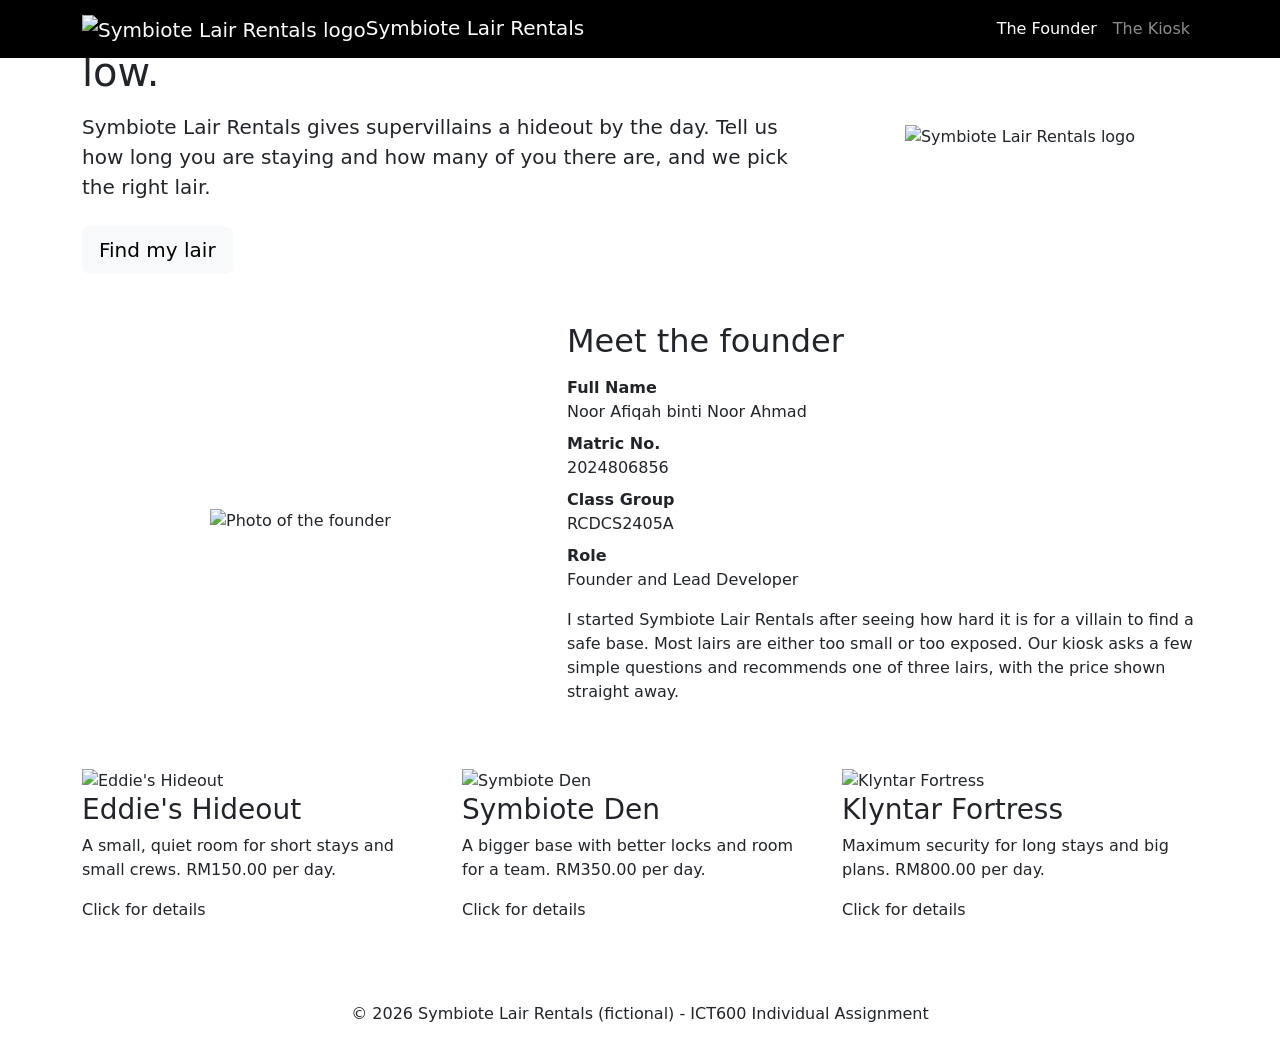
==== index.html @ 82a8e79f "Add files via upload" ====
<!DOCTYPE html>
<html lang="en">
<head>
    <meta charset="UTF-8">
    <meta name="viewport" content="width=device-width, initial-scale=1.0">
    <title>Symbiote Lair Rentals - The Founder</title>
    <link href="https://cdn.jsdelivr.net/npm/bootstrap@5.3.3/dist/css/bootstrap.min.css" rel="stylesheet">
    <link rel="stylesheet" href="css/style.css">
</head>
<body>
<nav class="navbar navbar-expand-lg navbar-dark bg-black fixed-top">
    <div class="container">
        <a class="navbar-brand" href="index.html"><img src="images/logo.jpg" alt="Symbiote Lair Rentals logo">Symbiote Lair Rentals</a>
        <button class="navbar-toggler" type="button" data-bs-toggle="collapse" data-bs-target="#mainNavbar" aria-controls="mainNavbar" aria-expanded="false" aria-label="Toggle navigation">
            <span class="navbar-toggler-icon"></span>
        </button>
        <div class="collapse navbar-collapse" id="mainNavbar">
            <ul class="navbar-nav ms-auto">
                <li class="nav-item"><a class="nav-link active" href="index.html">The Founder</a></li>
                <li class="nav-item"><a class="nav-link " href="kiosk.html">The Kiosk</a></li>
            </ul>
        </div>
    </div>
</nav>

<header class="hero-section">
    <div class="container">
        <div class="row align-items-center">
            <div class="col-md-8">
                <h1>Every villain needs a place to <span class="accent">lie low</span>.</h1>
                <p class="lead mt-3">Symbiote Lair Rentals gives supervillains a hideout by the day. Tell us how long you are staying and how many of you there are, and we pick the right lair.</p>
                <a href="kiosk.html" class="btn btn-light btn-lg mt-2">Find my lair</a>
            </div>
            <div class="col-md-4 text-center mt-4 mt-md-0">
                <img src="images/logo.jpg" alt="Symbiote Lair Rentals logo" class="hero-logo">
            </div>
        </div>
    </div>
</header>
<div class="teeth"></div>

<main class="container my-5">
    <section class="row align-items-center g-5 mb-5">
        <div class="col-md-5 text-center">
            <img src="images/founder.png" alt="Photo of the founder" class="founder-photo">
        </div>
        <div class="col-md-7">
            <h2>Meet the founder</h2>
            <dl class="info-list mt-3">
                <dt>Full Name</dt><dd>Noor Afiqah binti Noor Ahmad</dd>
                <dt>Matric No.</dt><dd>2024806856</dd>
                <dt>Class Group</dt><dd>RCDCS2405A</dd>
                <dt>Role</dt><dd>Founder and Lead Developer</dd>
            </dl>
            <p>I started Symbiote Lair Rentals after seeing how hard it is for a villain to find a safe base. Most lairs are either too small or too exposed. Our kiosk asks a few simple questions and recommends one of three lairs, with the price shown straight away.</p>
        </div>
    </section>

    <section>
        <div class="row g-4">
    <div class="col-md-4">
        <div class="pack-card" data-bs-toggle="modal" data-bs-target="#eddieModal">
            <img src="images/eddies-hideout.jfif" alt="Eddie's Hideout" class="pack-img">
            <h3>Eddie's Hideout</h3>
            <p>A small, quiet room for short stays and small crews. RM150.00 per day.</p>
            <p class="pack-hint">Click for details</p>
        </div>
    </div>
    <div class="col-md-4">
        <div class="pack-card" data-bs-toggle="modal" data-bs-target="#denModal">
            <img src="images/symbiote-den.jfif" alt="Symbiote Den" class="pack-img">
            <h3>Symbiote Den</h3>
            <p>A bigger base with better locks and room for a team. RM350.00 per day.</p>
            <p class="pack-hint">Click for details</p>
        </div>
    </div>
    <div class="col-md-4">
        <div class="pack-card" data-bs-toggle="modal" data-bs-target="#fortressModal">
            <img src="images/klyntar-fortress.jfif" alt="Klyntar Fortress" class="pack-img">
            <h3>Klyntar Fortress</h3>
            <p>Maximum security for long stays and big plans. RM800.00 per day.</p>
            <p class="pack-hint">Click for details</p>
        </div>
    </div>
</div>
    </section>
    <!-- Popup: Eddie's Hideout -->
<div class="modal fade" id="eddieModal" tabindex="-1" aria-labelledby="eddieTitle" aria-hidden="true">
    <div class="modal-dialog modal-dialog-centered">
        <div class="modal-content">
            <div class="modal-header">
                <h3 class="modal-title" id="eddieTitle">Eddie's Hideout</h3>
                <button type="button" class="btn-close btn-close-white" data-bs-dismiss="modal" aria-label="Close"></button>
            </div>
            <div class="modal-body">
                <img src="images/eddies-hideout(l).jfif" alt="Eddie's Hideout" class="modal-img">
                <p class="price">RM150.00 per day</p>
                <ul>
                    <li>Best for 1 to 3 people</li>
                    <li>Best for short stays (1 to 3 days)</li>
                    <li>Includes a cot, a desk lamp and one window</li>
                    <li>Basic door lock</li>
                </ul>
            </div>
            <div class="modal-footer">
                <a href="kiosk.html" class="btn btn-light">Find my lair</a>
            </div>
        </div>
    </div>
</div>

<!-- Popup: Symbiote Den -->
<div class="modal fade" id="denModal" tabindex="-1" aria-labelledby="denTitle" aria-hidden="true">
    <div class="modal-dialog modal-dialog-centered">
        <div class="modal-content">
            <div class="modal-header">
                <h3 class="modal-title" id="denTitle">Symbiote Den</h3>
                <button type="button" class="btn-close btn-close-white" data-bs-dismiss="modal" aria-label="Close"></button>
            </div>
            <div class="modal-body">
                <img src="images/symbiote-den.jfif" alt="Symbiote Den" class="modal-img">
                <p class="price">RM350.00 per day</p>
                <ul>
                    <li>Best for 4 to 8 people</li>
                    <li>Best for stays of 4 to 7 days</li>
                    <li>Includes two rooms and a meeting table</li>
                    <li>Reinforced locks and hidden storage</li>
                </ul>
            </div>
            <div class="modal-footer">
                <a href="kiosk.html" class="btn btn-light">Find my lair</a>
            </div>
        </div>
    </div>
</div>

<!-- Popup: Klyntar Fortress -->
<div class="modal fade" id="fortressModal" tabindex="-1" aria-labelledby="fortressTitle" aria-hidden="true">
    <div class="modal-dialog modal-dialog-centered">
        <div class="modal-content">
            <div class="modal-header">
                <h3 class="modal-title" id="fortressTitle">Klyntar Fortress</h3>
                <button type="button" class="btn-close btn-close-white" data-bs-dismiss="modal" aria-label="Close"></button>
            </div>
            <div class="modal-body">
                <img src="images/klyntar-fortress.jfif" alt="Klyntar Fortress" class="modal-img">
                <p class="price">RM800.00 per day</p>
                <ul>
                    <li>Best for 9 people or more</li>
                    <li>Best for long stays (8 days or more)</li>
                    <li>Includes vault doors and a camera wall</li>
                    <li>Escape tunnel and minion quarters</li>
                </ul>
            </div>
            <div class="modal-footer">
                <a href="kiosk.html" class="btn btn-light">Find my lair</a>
            </div>
        </div>
    </div>
</div>
</main>

<footer class="footer mt-auto py-3 text-center">
    <div class="container"><p class="mb-0">&copy; 2026 Symbiote Lair Rentals (fictional) - ICT600 Individual Assignment</p></div>
</footer>
<script src="https://cdn.jsdelivr.net/npm/bootstrap@5.3.3/dist/js/bootstrap.bundle.min.js"></script>
<script src="js/main.js"></script>
</body>
</html>
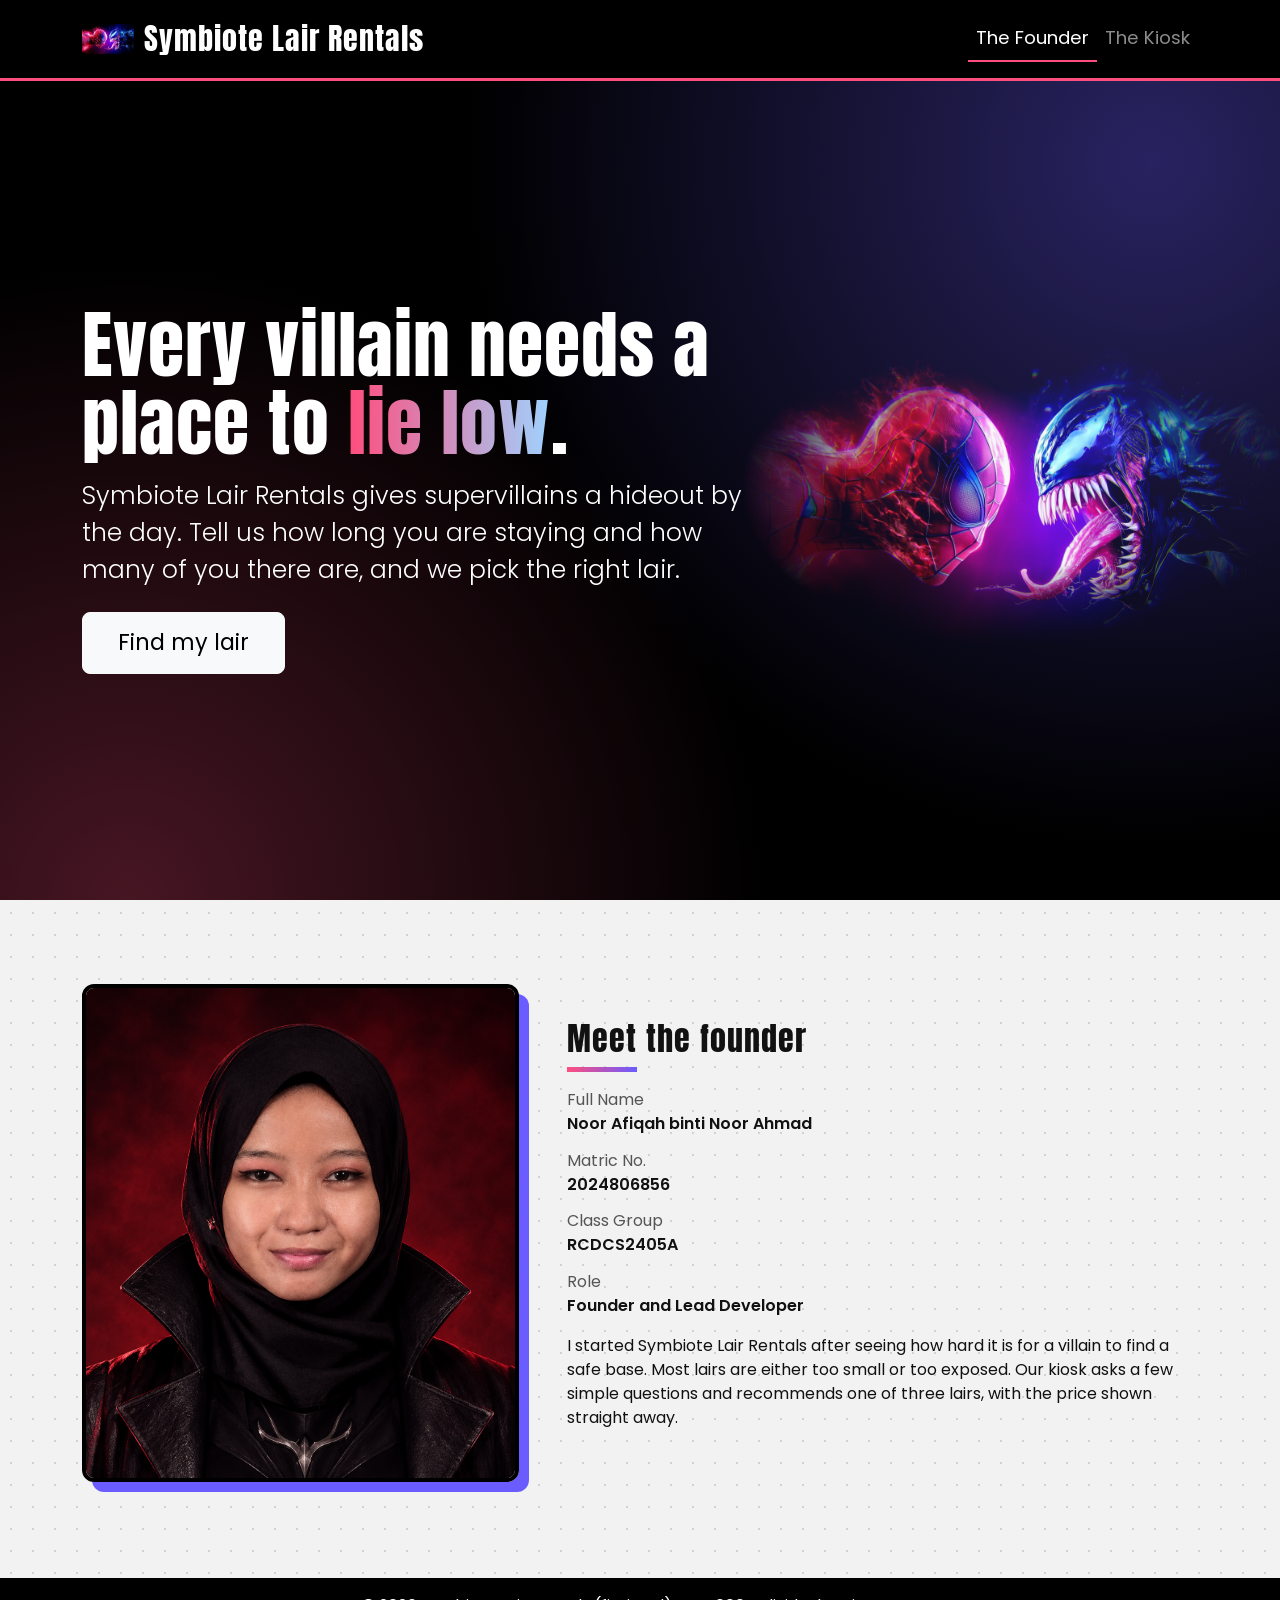
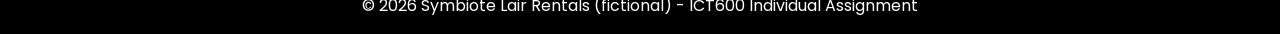
==== commit 6aa9057e: "Update index.html" ====
--- a/index.html
+++ b/index.html
@@ -55,109 +55,6 @@
             <p>I started Symbiote Lair Rentals after seeing how hard it is for a villain to find a safe base. Most lairs are either too small or too exposed. Our kiosk asks a few simple questions and recommends one of three lairs, with the price shown straight away.</p>
         </div>
     </section>
-
-    <section>
-        <div class="row g-4">
-    <div class="col-md-4">
-        <div class="pack-card" data-bs-toggle="modal" data-bs-target="#eddieModal">
-            <img src="images/eddies-hideout.jfif" alt="Eddie's Hideout" class="pack-img">
-            <h3>Eddie's Hideout</h3>
-            <p>A small, quiet room for short stays and small crews. RM150.00 per day.</p>
-            <p class="pack-hint">Click for details</p>
-        </div>
-    </div>
-    <div class="col-md-4">
-        <div class="pack-card" data-bs-toggle="modal" data-bs-target="#denModal">
-            <img src="images/symbiote-den.jfif" alt="Symbiote Den" class="pack-img">
-            <h3>Symbiote Den</h3>
-            <p>A bigger base with better locks and room for a team. RM350.00 per day.</p>
-            <p class="pack-hint">Click for details</p>
-        </div>
-    </div>
-    <div class="col-md-4">
-        <div class="pack-card" data-bs-toggle="modal" data-bs-target="#fortressModal">
-            <img src="images/klyntar-fortress.jfif" alt="Klyntar Fortress" class="pack-img">
-            <h3>Klyntar Fortress</h3>
-            <p>Maximum security for long stays and big plans. RM800.00 per day.</p>
-            <p class="pack-hint">Click for details</p>
-        </div>
-    </div>
-</div>
-    </section>
-    <!-- Popup: Eddie's Hideout -->
-<div class="modal fade" id="eddieModal" tabindex="-1" aria-labelledby="eddieTitle" aria-hidden="true">
-    <div class="modal-dialog modal-dialog-centered">
-        <div class="modal-content">
-            <div class="modal-header">
-                <h3 class="modal-title" id="eddieTitle">Eddie's Hideout</h3>
-                <button type="button" class="btn-close btn-close-white" data-bs-dismiss="modal" aria-label="Close"></button>
-            </div>
-            <div class="modal-body">
-                <img src="images/eddies-hideout(l).jfif" alt="Eddie's Hideout" class="modal-img">
-                <p class="price">RM150.00 per day</p>
-                <ul>
-                    <li>Best for 1 to 3 people</li>
-                    <li>Best for short stays (1 to 3 days)</li>
-                    <li>Includes a cot, a desk lamp and one window</li>
-                    <li>Basic door lock</li>
-                </ul>
-            </div>
-            <div class="modal-footer">
-                <a href="kiosk.html" class="btn btn-light">Find my lair</a>
-            </div>
-        </div>
-    </div>
-</div>
-
-<!-- Popup: Symbiote Den -->
-<div class="modal fade" id="denModal" tabindex="-1" aria-labelledby="denTitle" aria-hidden="true">
-    <div class="modal-dialog modal-dialog-centered">
-        <div class="modal-content">
-            <div class="modal-header">
-                <h3 class="modal-title" id="denTitle">Symbiote Den</h3>
-                <button type="button" class="btn-close btn-close-white" data-bs-dismiss="modal" aria-label="Close"></button>
-            </div>
-            <div class="modal-body">
-                <img src="images/symbiote-den.jfif" alt="Symbiote Den" class="modal-img">
-                <p class="price">RM350.00 per day</p>
-                <ul>
-                    <li>Best for 4 to 8 people</li>
-                    <li>Best for stays of 4 to 7 days</li>
-                    <li>Includes two rooms and a meeting table</li>
-                    <li>Reinforced locks and hidden storage</li>
-                </ul>
-            </div>
-            <div class="modal-footer">
-                <a href="kiosk.html" class="btn btn-light">Find my lair</a>
-            </div>
-        </div>
-    </div>
-</div>
-
-<!-- Popup: Klyntar Fortress -->
-<div class="modal fade" id="fortressModal" tabindex="-1" aria-labelledby="fortressTitle" aria-hidden="true">
-    <div class="modal-dialog modal-dialog-centered">
-        <div class="modal-content">
-            <div class="modal-header">
-                <h3 class="modal-title" id="fortressTitle">Klyntar Fortress</h3>
-                <button type="button" class="btn-close btn-close-white" data-bs-dismiss="modal" aria-label="Close"></button>
-            </div>
-            <div class="modal-body">
-                <img src="images/klyntar-fortress.jfif" alt="Klyntar Fortress" class="modal-img">
-                <p class="price">RM800.00 per day</p>
-                <ul>
-                    <li>Best for 9 people or more</li>
-                    <li>Best for long stays (8 days or more)</li>
-                    <li>Includes vault doors and a camera wall</li>
-                    <li>Escape tunnel and minion quarters</li>
-                </ul>
-            </div>
-            <div class="modal-footer">
-                <a href="kiosk.html" class="btn btn-light">Find my lair</a>
-            </div>
-        </div>
-    </div>
-</div>
 </main>
 
 <footer class="footer mt-auto py-3 text-center">
--- a/css/style.css
+++ b/css/style.css
@@ -0,0 +1,230 @@
+@import url('https://fonts.googleapis.com/css2?family=Anton&family=Poppins:wght@400;600&display=swap');
+
+/* Colours taken from the hero artwork: hot pink-red and electric blue */
+:root {
+    --pink: #ff4d7d;
+    --violet: #6a5cff;
+    --ice: #9fd3ff;
+}
+
+body {
+    font-family: 'Poppins', sans-serif;
+    background-color: #f2f2f2;
+    background-image: radial-gradient(#d2d2d2 1px, transparent 1px);
+    background-size: 22px 22px;
+    color: #111;
+    padding-top: 80px;
+    display: flex;
+    flex-direction: column;
+    min-height: 100vh;
+}
+main { flex-grow: 1; }
+h1, h2, h3 { font-family: 'Anton', sans-serif; letter-spacing: 1px; font-weight: 400; }
+
+/* Navbar (logo, brand and menu made bigger) */
+.navbar-brand { font-family: 'Anton', sans-serif; letter-spacing: 1px; font-size: 1.9rem; display: flex; align-items: center; }
+.navbar-brand img {
+    width: 52px;
+    height: 52px;
+    object-fit: contain;
+    background: #000;
+    border-radius: 8px;
+    margin-right: 10px;
+}
+.navbar { border-bottom: 3px solid var(--pink); }
+.nav-link { font-size: 1.15rem; }
+.nav-link.active { border-bottom: 2px solid var(--pink); }
+
+/* Hero: pink glow bottom-left, blue glow top-right. Fills one full screen */
+.hero-section {
+    background:
+        radial-gradient(circle at 10% 100%, rgba(255, 77, 125, 0.28) 0%, transparent 45%),
+        radial-gradient(circle at 90% 10%, rgba(106, 92, 255, 0.38) 0%, transparent 50%),
+        #000;
+    color: #fff;
+    padding: 2rem 0;
+    overflow: hidden;
+    min-height: calc(100vh - 80px);
+    display: flex;
+    align-items: center;
+}
+.hero-section h1 { font-size: 4.6rem; line-height: 1.05; }
+.hero-section .lead { font-size: 1.55rem; max-width: 690px; }
+.hero-section .btn { font-size: 1.4rem; padding: 0.8rem 2.2rem; }
+.hero-section .accent {
+    background: linear-gradient(90deg, var(--pink), var(--ice));
+    -webkit-background-clip: text;
+    background-clip: text;
+    color: transparent;
+}
+
+/* Hero picture: extra big, no border, soft edges that melt into the black */
+.hero-logo {
+    width: 100%;
+    max-width: 980px;
+    height: auto;
+    transform: scale(1.55);
+    mix-blend-mode: lighten;
+    -webkit-mask-image: radial-gradient(ellipse at center, black 35%, transparent 72%);
+    mask-image: radial-gradient(ellipse at center, black 35%, transparent 72%);
+}
+
+/* Stats strip under the teeth */
+.stats-strip { background: #fff; border-bottom: 3px solid #000; padding: 1.5rem 0; }
+.stat-number { font-family: 'Anton', sans-serif; font-size: 3.4rem; color: var(--pink); line-height: 1; }
+.stat-label { color: #555; }
+
+/* Small gradient line under section headings */
+main h2::after {
+    content: "";
+    display: block;
+    width: 70px;
+    height: 5px;
+    margin-top: 8px;
+    background: linear-gradient(90deg, var(--pink), var(--violet));
+}
+main h2.text-center::after { margin-left: auto; margin-right: auto; }
+
+/* Teeth divider: jagged edge between black hero and light page */
+.teeth {
+    height: 36px;
+    background-image: url('../images/teeth.svg');
+    background-repeat: repeat-x;
+    background-size: 60px 36px;
+}
+
+/* Founder */
+.founder-photo {
+    border: 4px solid #000;
+    border-radius: 12px;
+    max-width: 100%;
+    box-shadow: 10px 10px 0 var(--violet);
+}
+.info-list dt { color: #555; font-weight: 400; }
+.info-list dd { font-weight: 600; margin-bottom: 0.8rem; }
+
+/* Lair cards: black with a gradient outline */
+.pack-card {
+    color: #fff;
+    border-radius: 14px;
+    padding: 1.6rem;
+    height: 100%;
+    border: 3px solid transparent;
+    background:
+        linear-gradient(#000, #000) padding-box,
+        linear-gradient(135deg, var(--pink), var(--violet), var(--ice)) border-box;
+    transition: transform 0.25s ease;
+}
+/* Card pictures: tall (portrait), fill the top of the card, fade into black at the bottom */
+.pack-card { position: relative; overflow: hidden; }
+.pack-img, .pack-card img {
+    display: block;
+    width: calc(100% + 3.2rem);
+    max-width: none;
+    aspect-ratio: 4 / 5;
+    object-fit: cover;
+    margin: -1.6rem -1.6rem -3.5rem;
+    -webkit-mask-image: linear-gradient(black 55%, transparent 100%);
+    mask-image: linear-gradient(black 55%, transparent 100%);
+}
+.pack-card h3, .pack-card p { position: relative; }
+
+/* Black symbiote goo dripping from the top edge of each card */
+.pack-card::before {
+    content: "";
+    position: absolute;
+    top: 0;
+    left: 0;
+    right: 0;
+    height: 60px;
+    background: url('../images/drips.svg') repeat-x;
+    background-size: 160px 60px;
+    z-index: 2;
+}
+.pack-card:hover { transform: translateY(-6px); }
+.pack-card h3 { color: var(--ice); font-size: 1.7rem; }
+.col-md-4:last-child .pack-card { box-shadow: 0 0 30px rgba(255, 77, 125, 0.45); }
+
+/* Kiosk form */
+.form-card {
+    background: #fff;
+    border: 3px solid #000;
+    border-radius: 12px;
+    padding: 1.5rem;
+    box-shadow: 8px 8px 0 var(--violet);
+}
+fieldset { border: 1px solid #ccc; border-radius: 8px; padding: 1rem 1.2rem; margin-bottom: 1.2rem; }
+legend { float: none; width: auto; font-size: 1.1rem; font-weight: 600; padding: 0 10px; }
+.btn-venom {
+    background: #000;
+    color: #fff;
+    border: 2px solid #000;
+    font-family: 'Anton', sans-serif;
+    letter-spacing: 1px;
+}
+.btn-venom:hover { background: linear-gradient(90deg, var(--pink), var(--violet)); border-color: transparent; color: #fff; }
+.form-control:focus, .form-select:focus, .btn:focus-visible {
+    border-color: #000;
+    box-shadow: 0 0 0 0.25rem rgba(106, 92, 255, 0.45);
+}
+
+/* Result */
+.result-box {
+    color: #fff;
+    border-radius: 14px;
+    padding: 1.6rem;
+    border: 3px solid transparent;
+    background:
+        linear-gradient(#000, #000) padding-box,
+        linear-gradient(135deg, var(--pink), var(--violet), var(--ice)) border-box;
+}
+.result-box h3 { color: var(--ice); font-size: 1.8rem; }
+.result-box .total { font-family: 'Anton', sans-serif; font-size: 2.4rem; color: var(--pink); }
+
+.rules-table th { background: #000; color: #fff; }
+.footer { background: #000; color: #fff; }
+
+@media (max-width: 576px) {
+    .hero-section h1 { font-size: 2.8rem; }
+    .hero-section .lead { font-size: 1.15rem; }
+    .hero-section .btn { font-size: 1.15rem; padding: 0.7rem 1.8rem; }
+    .hero-logo { transform: none; }
+    .navbar-brand { font-size: 1.4rem; }
+    .navbar-brand img { width: 40px; height: 40px; }
+}
+@media (prefers-reduced-motion: reduce) {
+    .pack-card { transition: none; }
+}
+
+/* Lair popups (Bootstrap modal) */
+.pack-card { cursor: pointer; }
+.pack-hint { color: var(--pink); font-size: 0.9rem; margin-bottom: 0; }
+.modal-content { background: #000; color: #fff; border: 3px solid var(--pink); border-radius: 14px; }
+.modal-header, .modal-footer { border-color: #333; }
+.modal-title { color: var(--ice); font-size: 1.8rem; }
+.modal-img { width: 100%; height: 240px; object-fit: cover; border-radius: 10px; margin-bottom: 1rem; }
+.modal-body ul { padding-left: 1.2rem; margin-bottom: 0; }
+.modal-body .price { font-family: 'Anton', sans-serif; font-size: 1.6rem; color: var(--pink); }
+
+/* Kiosk page: smaller banner (not full screen) + picture in the result */
+.hero-small { padding: 3rem 0 2.5rem; min-height: auto; }
+.hero-small h1 { font-size: 3.2rem; }
+.result-img { width: 100%; height: 240px; object-fit: cover; border-radius: 10px; margin-bottom: 1rem; }
+
+/* Slider kiosk */
+.lair-slider { background: #000; border-bottom: 3px solid var(--pink); }
+.lair-slider .carousel-item img {
+    height: 420px;
+    object-fit: cover;
+    filter: brightness(0.5);
+}
+.lair-slider .carousel-caption { bottom: 25%; }
+.lair-slider .carousel-caption h2 { font-size: 3.4rem; color: #fff; }
+.lair-slider .carousel-caption .lead { font-size: 1.3rem; }
+html { scroll-behavior: smooth; }
+#formSection { scroll-margin-top: 100px; }
+
+@media (max-width: 576px) {
+    .lair-slider .carousel-item img { height: 300px; }
+    .lair-slider .carousel-caption h2 { font-size: 2rem; }
+}
